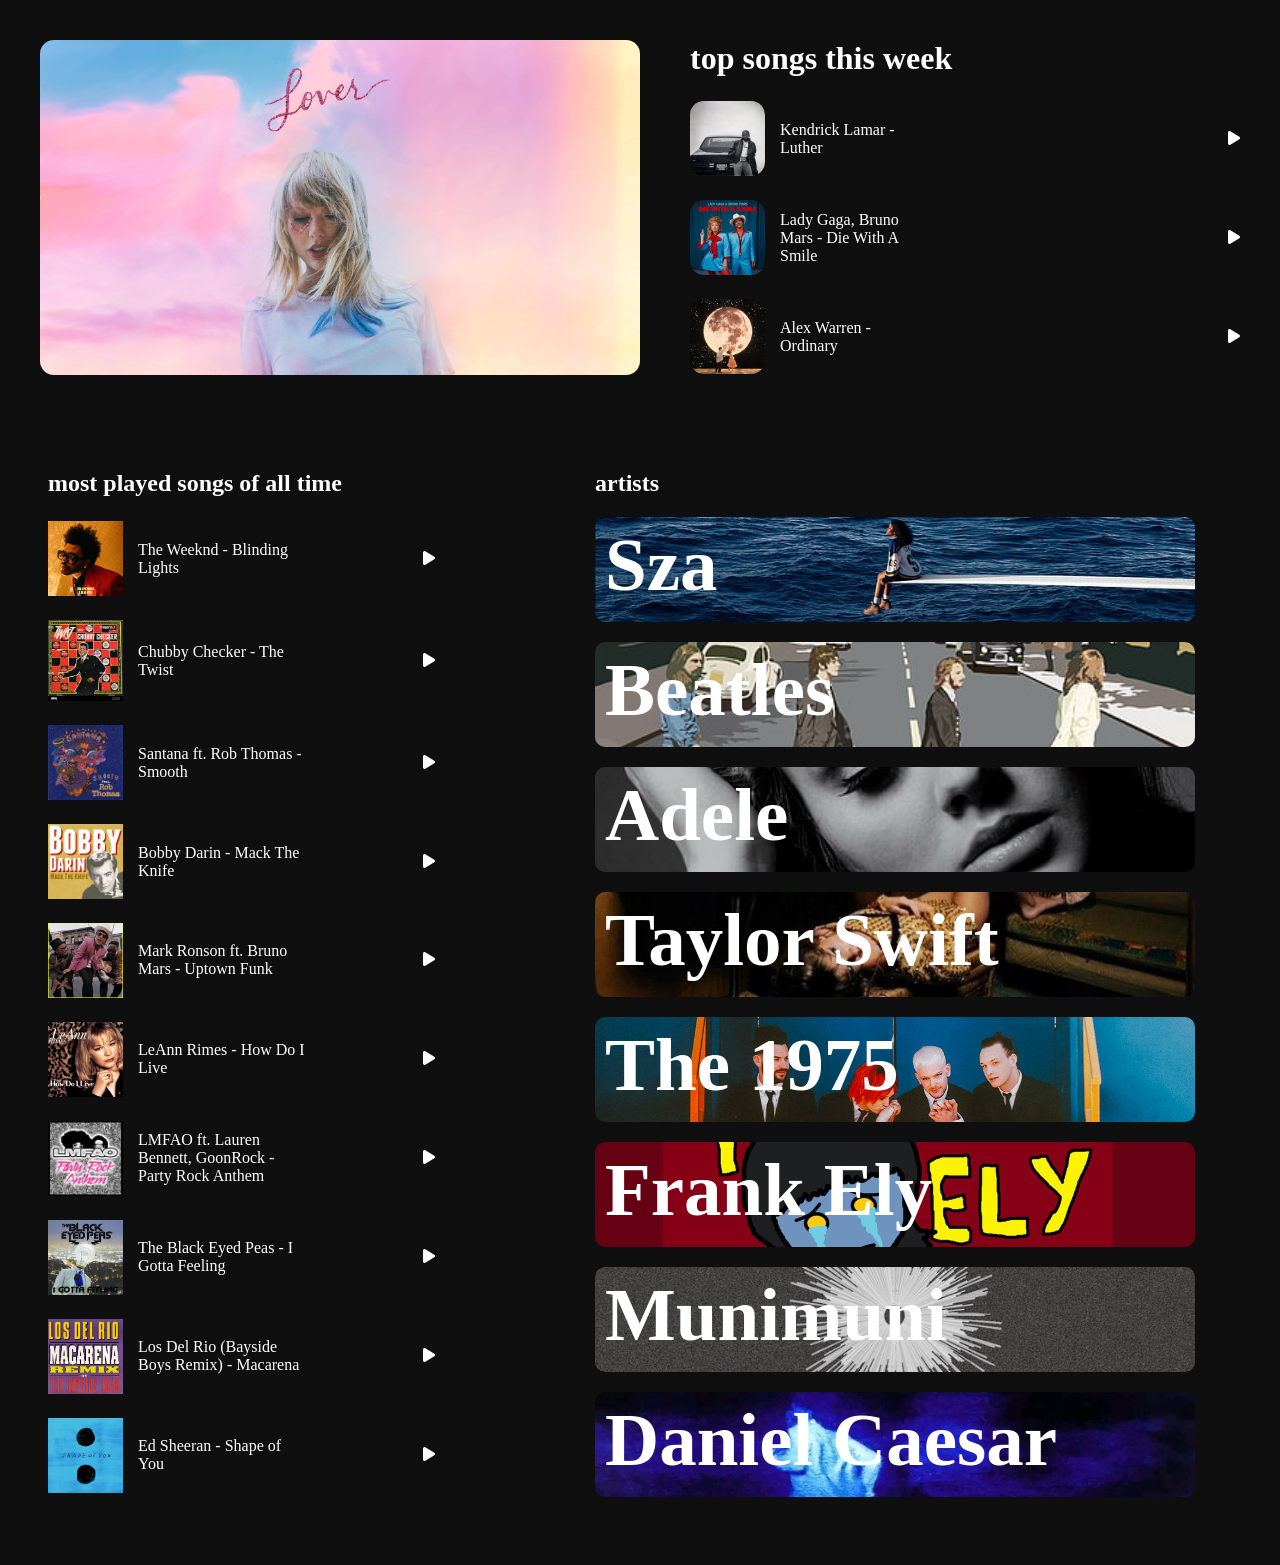
==== index.html @ 5d0cc277 "Music Application Not Finished taman ra sa the beatles akong nahuman" ====
<!DOCTYPE html>
<html lang="en">
<head>
    <meta charset="UTF-8">
    <meta name="viewport" content="width=device-width, initial-scale=1.0">
    <title>Music Player</title>
    <link rel="stylesheet" href="styles.css">
    <link rel="stylesheet" href="https://cdnjs.cloudflare.com/ajax/libs/font-awesome/6.7.2/css/all.min.css" integrity="sha512-Evv84Mr4kqVGRNSgIGL/F/aIDqQb7xQ2vcrdIwxfjThSH8CSR7PBEakCr51Ck+w+/U6swU2Im1vVX0SVk9ABhg==" crossorigin="anonymous" referrerpolicy="no-referrer" />
</head>
<body>
    <div class="container">
       <div class="header1">
            <div>
                <img src="pictures/Lover-album.jpg" alt="taylor swift">
            </div>
            <div>
                <h1 class="top-songs">top songs this week</h1>
                <div class="top-music">
                    <img src="pictures/kendrickLamarLuther.jpg" alt=""> 
                    <span>Kendrick Lamar - Luther</span>
                    <audio src="music/Kendrick Lamar & SZA - luther [sNY_2TEmzho].mp3" id="songLuther"></audio>
                    <span class="playButton" id="playLuther"><i class="fa-solid fa-play"></i></span>
                </div>
                <div class="top-music">
                    <img src="pictures/Lady_Gaga_and_Bruno_Mars_-_Die_with_a_Smile.png" alt=""> 
                    <audio src="music/Lady Gaga, Bruno Mars - Die With A Smile (Official Music Video) [kPa7bsKwL-c].mp3" id="songDieWithASmile"></audio>
                    <span>Lady Gaga, Bruno Mars - Die With A Smile</span>
                    <span class="playButton" id="playDieWithASmile"><i class="fa-solid fa-play"></i></span>
                </div>
                <div class="top-music">
                    <img src="pictures/ordinary-alex-warren.jpg" alt=""> 
                    <audio src="music/Alex Warren - Ordinary (Official Music Video) [u2ah9tWTkmk].mp3" id="songOrdinary"></audio>
                    <span>Alex Warren - Ordinary</span>
                    <span class="playButton" id="playOrdinary"><i class="fa-solid fa-play"></i></span>
                </div>
            </div>
       </div>

       <div class="body">
            <div>
                <h2>most played songs of all time</h2>
                <div class="most-played-song-of-all-time">
                    <img src="pictures/The_Weeknd_-_Blinding_Lights.png" alt=""> 
                    <audio src="music/The Weeknd - Blinding Lights (Official Audio) [fHI8X4OXluQ].mp3" id="songOrdinary"></audio>
                    <span>The Weeknd - Blinding Lights</span>
                    <span class="playButton" id="playOrdinary"><i class="fa-solid fa-play"></i></span>
                </div>
                <div class="most-played-song-of-all-time">
                    <img src="pictures/Twist_Chubby_Checker.jpg" alt=""> 
                    <audio src="music/Chubby Checker - The Twist (Official Music Video) [-CCgDvUM4TM].mp3" id="songOrdinary"></audio>
                    <span>Chubby Checker - The Twist</span>
                    <span class="playButton" id="playOrdinary"><i class="fa-solid fa-play"></i></span>
                </div>
                <div class="most-played-song-of-all-time">
                    <img src="pictures/Santanasmooth.jpg" alt=""> 
                    <audio src="music/Santana - Smooth (Stereo) ft. Rob Thomas [6Whgn_iE5uc].mp3" id="songOrdinary"></audio>
                    <span>Santana ft. Rob Thomas - Smooth</span>
                    <span class="playButton" id="playOrdinary"><i class="fa-solid fa-play"></i></span>
                </div>
                <div class="most-played-song-of-all-time">
                    <img src="pictures/mackTheKnife.jpg" alt=""> 
                    <audio src="music/Bobby Darin _Mack The Knife_ on The Ed Sullivan Show [557lFG-qq5g].mp3" id="songOrdinary"></audio>
                    <span>Bobby Darin - Mack The Knife</span>
                    <span class="playButton" id="playOrdinary"><i class="fa-solid fa-play"></i></span>
                </div>
                <div class="most-played-song-of-all-time">
                    <img src="pictures/uptownFunk.jpg" alt=""> 
                    <audio src="music/Mark Ronson - Uptown Funk (Official Video) ft. Bruno Mars [OPf0YbXqDm0].mp3" id="songOrdinary"></audio>
                    <span>Mark Ronson ft. Bruno Mars - Uptown Funk</span>
                    <span class="playButton" id="playOrdinary"><i class="fa-solid fa-play"></i></span>
                </div>
                <div class="most-played-song-of-all-time">
                    <img src="pictures/HowDoILive.jpg" alt=""> 
                    <audio src="music/LeAnn Rimes - How Do I Live (Lyrics) [sTSEfPngKtA].mp3" id="songOrdinary"></audio>
                    <span>LeAnn Rimes - How Do I Live</span>
                    <span class="playButton" id="playOrdinary"><i class="fa-solid fa-play"></i></span>
                </div>
                <div class="most-played-song-of-all-time">
                    <img src="pictures/Party_Rock_Anthem_(feat._Lauren_Bennet_&_GoonRock)_-_Single.jpeg" alt=""> 
                    <audio src="music/LMFAO ft. Lauren Bennett, GoonRock - Party Rock Anthem (Official Audio) [zIh5AHxh-Ok].mp3" id="songOrdinary"></audio>
                    <span>LMFAO ft. Lauren Bennett, GoonRock - Party Rock Anthem</span>
                    <span class="playButton" id="playOrdinary"><i class="fa-solid fa-play"></i></span>
                </div>
                <div class="most-played-song-of-all-time">
                    <img src="pictures/iGotAFeeling.jpg" alt=""> 
                    <audio src="music/The Black Eyed Peas - I Gotta Feeling (Lyrics) [ipii7KbbJLY].mp3" id="songOrdinary"></audio>
                    <span>The Black Eyed Peas - I Gotta Feeling</span>
                    <span class="playButton" id="playOrdinary"><i class="fa-solid fa-play"></i></span>
                </div>
                <div class="most-played-song-of-all-time">
                    <img src="pictures/macarena.jpg" alt=""> 
                    <audio src="music/Los Del Rio - Macarena (Bayside Boys Remix) [zWaymcVmJ-A].mp3" id="songOrdinary"></audio>
                    <span>Los Del Rio (Bayside Boys Remix) - Macarena</span>
                    <span class="playButton" id="playOrdinary"><i class="fa-solid fa-play"></i></span>
                </div>
                <div class="most-played-song-of-all-time">
                    <img src="pictures/Shape_Of_You_(Official_Single_Cover)_by_Ed_Sheeran.png" alt=""> 
                    <audio src="music/Ed Sheeran - Shape of You (Official Music Video) [JGwWNGJdvx8].mp3" id="songOrdinary"></audio>
                    <span>Ed Sheeran - Shape of You</span>
                    <span class="playButton" id="playOrdinary"><i class="fa-solid fa-play"></i></span>
                </div>
            </div>

            <div class="artists">
                
                <h2>artists</h2>

                <div class="artist-card" id="artist-card-sza" data-artist="sza">
                    <span class="artist-name">Sza</span>
                </div>
                <div class="sza-songs">
                    <div class="song-inside-artists">
                        <img src="pictures/brokenClock.jpg" alt=""> 
                        <audio src="music/SZA - Broken Clocks (Official Audio) [0Exxu8lsGYE].mp3" id="songOrdinary"></audio>
                        <span>Broken Clocks</span>
                        <span class="playButton" id="playOrdinary"><i class="fa-solid fa-play"></i></span>
                    </div>
                    <div class="song-inside-artists">
                        <img src="pictures/SZA_-_Good_Days.png" alt=""> 
                        <audio src="music/SZA - Good Days (Audio) [0BdlKkvjEgA].mp3" id="songOrdinary"></audio>
                        <span>Good Days</span>
                        <span class="playButton" id="playOrdinary"><i class="fa-solid fa-play"></i></span>
                    </div>
                    <div class="song-inside-artists">
                        <img src="pictures/SZA_killBill.jpg" alt=""> 
                        <audio src="music/SZA - Kill Bill (Official Audio).mp3" id="songOrdinary"></audio>
                        <span>Kill Bill</span>
                        <span class="playButton" id="playOrdinary"><i class="fa-solid fa-play"></i></span>
                    </div>
                    <div class="song-inside-artists">
                        <img src="pictures/szaOcean.jpg" alt=""> 
                        <audio src="music/SZA - Snooze (Audio).mp3" id="songOrdinary"></audio>
                        <span>Snooze</span>
                        <span class="playButton" id="playOrdinary"><i class="fa-solid fa-play"></i></span>
                    </div>
                    <div class="song-inside-artists">
                        <img src="pictures/SZA_Saturn.jpg" alt=""> 
                        <audio src="music/SZA - Saturn (Lyrics).mp3" id="songOrdinary"></audio>
                        <span>Saturn</span>
                        <span class="playButton" id="playOrdinary"><i class="fa-solid fa-play"></i></span>
                    </div>
                </div>
                
                <div class="artist-card" id="artist-card-beatles" data-artist="beatles"> 
                    <span class="artist-name">Beatles</span>
                </div>
                <div class="beatles-songs">
                    <div class="song-inside-artists">
                        <img src="pictures/beatles_HeyJude.jpg" alt=""> 
                        <audio src="music/Hey Jude (Remastered 2015) [mQER0A0ej0M].mp3" id="songOrdinary"></audio>
                        <span>Hey Jude</span>
                        <span class="playButton" id="playOrdinary"><i class="fa-solid fa-play"></i></span>
                    </div>
                    <div class="song-inside-artists">
                        <img src="pictures/beatles_LetItBe.jpg" alt=""> 
                        <audio src="music/Let It Be (Remastered 2009) [QDYfEBY9NM4].mp3" id="songOrdinary"></audio>
                        <span>Let It Be</span>
                        <span class="playButton" id="playOrdinary"><i class="fa-solid fa-play"></i></span>
                    </div>
                    <div class="song-inside-artists">
                        <img src="pictures/beatles_HereComesTheSun.jpg" alt=""> 
                        <audio src="music/The Beatles - Here Comes The Sun (Lyrics) [BCGH8eU-_lA].mp3" id="songOrdinary"></audio>
                        <span>Here Comes The Sun</span>
                        <span class="playButton" id="playOrdinary"><i class="fa-solid fa-play"></i></span>
                    </div>
                    <div class="song-inside-artists">
                        <img src="pictures/beatles_ComeTogether.jpg" alt=""> 
                        <audio src="music/The Beatles - Come Together (lyrics) [gezWgqFXkPA].mp3" id="songOrdinary"></audio>
                        <span>Come Together</span>
                        <span class="playButton" id="playOrdinary"><i class="fa-solid fa-play"></i></span>
                    </div>
                    <div class="song-inside-artists">
                        <img src="pictures/beatles_YellowSubmarine.jpg" alt=""> 
                        <audio src="music/The Beatles - Yellow Submarine [m2uTFF_3MaA].mp3" id="songOrdinary"></audio>
                        <span>Yellow Submarine</span>
                        <span class="playButton" id="playOrdinary"><i class="fa-solid fa-play"></i></span>
                    </div>
                </div>
                
                
                
                
                <div class="artist-card" id="artist-card-adele" data-artist="adele">
                    <span class="artist-name">Adele</span>
                </div>
                <div class="adele-songs">
                    <p>To Be Loved</p>
                </div>
                <div class="artist-card" id="artist-card-taylor" data-artist="taylor">
                    <span class="artist-name">Taylor Swift</span>
                </div>
                <div class="taylor-songs">
                    <p>Blank Space</p>
                </div>
                <div class="artist-card" id="artist-card-1975" data-artist="the1975">
                    <span class="artist-name">The 1975</span>
                </div>
                <div class="the1975-songs">
                    <p>Change of hearts</p>
                </div>
                <div class="artist-card" id="artist-card-frankEly" data-artist="frank">
                    <span class="artist-name">Frank Ely</span>
                </div>
                <div class="frank-songs">
                    <p>Kailangan Mo Ba Ang Puso Ko</p>
                </div>
                <div class="artist-card" id="artist-card-munimuni" data-artist="munimuni">
                    <span class="artist-name">Munimuni</span>
                </div>
                <div class="munimuni-songs">
                   <p>Simula</p>
                </div>
                <div class="artist-card" id="artist-card-danielCaesar" data-artist="daniel">
                    <span class="artist-name">Daniel Caesar</span>
                </div>
                <div class="daniel-songs">
                    <p>Can't Live Without You</p>
                </div>          
            </div>
       </div>
    </div>
    <script src="script.js"></script>
</body>
</html>
---- styles.css ----
*{
    color: white;
}
body{
    background-color: rgb(15, 15, 15);
}
.header h1{
    font-size: 26px;
    font-family: system-ui, -apple-system, BlinkMacSystemFont, 'Segoe UI', Roboto, Oxygen, Ubuntu, Cantarell, 'Open Sans', 'Helvetica Neue', sans-serif;
}
.header1{
    padding: 2em;
    display: grid;
    grid-template-columns: 1fr 4fr;
    gap: 50px;
}
.header1 img{
    max-width: 600px;
    max-height: 400px;
    border-radius: 14px;
}
.top-songs{
    margin-top: 0;
}
.top-music{
    margin-top: 1.5em;
    display: flex;
    align-items: center;
    gap: 15px;
}
.top-music img{
    max-width: 75px;
}
.top-music span{
    font-size: 16px;
}
.top-music i{
    margin-left: 300px ;
}

.most-played-song-of-all-time{
    margin-top: 1.5em;
    display: flex;
    align-items: center;
    gap: 15px;
}
.most-played-song-of-all-time img{
    max-width: 75px;
}
.most-played-song-of-all-time span{
    max-width: 170px;
    font-size: 16px;
}
.most-played-song-of-all-time i{
    margin-left: 100px ;
}
.body{
    padding: 2.5em;
    display: flex;
    flex-direction: row;
    gap: 10em;
}

.artist-card{
    width: 600px;
    height: 105px;
    position: relative;
    border-radius: 10px;
    overflow: hidden;
    margin-bottom: 20px;
}
.artist-card:hover{
    cursor: pointer;
}
.artist-name{
    font-size: 75px;
    position: absolute;
    bottom: auto;
    left: auto;
    color: white;
    font-weight: bold;
    padding: 5px 10px;
}
#artist-card-sza{
    background-image: url(pictures/sza-ocean-view-women-hd-wallpaper-preview.jpg);
    background-size: cover;
    background-position: center;
}
#artist-card-beatles{
    background-image: url(pictures/beatles.jpg);
    background-size: cover;
    background-position: center;
}
#artist-card-adele{
    background-image: url(pictures/adele.jpg);
    background-size: cover;
    background-position: center;
}
#artist-card-taylor{
    background-image: url(pictures/taylor.jpg);
    background-size: cover;
    background-position: center;
}
#artist-card-1975{
    background-image: url(pictures/BlueDoor_Landscape-web-optimised-1000-CREDIT-Rebeka-Brylewski-1000x600.jpg);
    background-size: cover;
    background-position: center;
    background-position-y: calc(30% - 100px); 
}
#artist-card-frankEly{
    background-image: url(pictures/frankEly.jpg);
    background-size: cover;
    background-position: center;
     background-position-y: calc(20% - 100px);
}
#artist-card-munimuni{
    background-image: url(pictures/munimuni.jpg);
    background-size: cover;
    background-position: center;
     background-position-y: calc(30% - 100px);
}
#artist-card-danielCaesar{
    background-image: url(pictures/daniel.jpg);
    background-size: cover;
    background-position: top;
    background-position-y: calc(35% - 100px); 
}
.sza-songs, 
.beatles-songs,
.adele-songs,
.taylor-songs,
.the1975-songs,
.frank-songs,
.munimuni-songs,
.daniel-songs
{
    display: none;
}
.sza-songs.show,
.beatles-songs.show,
.adele-songs.show,
.taylor-songs.show,
.the1975-songs.show,
.frank-songs.show,
.munimuni-songs.show,
.daniel-songs.show {
    display: block;
}
.sza-songs,
.beatles-songs{
    border-radius: 6px;
    margin-bottom: 24px;
    background-color: wheat;
}
.song-inside-artists{
    padding: 10px; 
    display: flex;
    margin-top: 1.5em;
    align-items: center;
    gap: 100px;
}
.song-inside-artists span{
    width: 150px;
}
.song-inside-artists i{
    margin-left: 100px;
}
.song-inside-artists span,
.song-inside-artists i{
    color: black;
    font-weight: bolder;
}
.song-inside-artists img{
    border-radius: 36px;
    max-width: 60px;
}
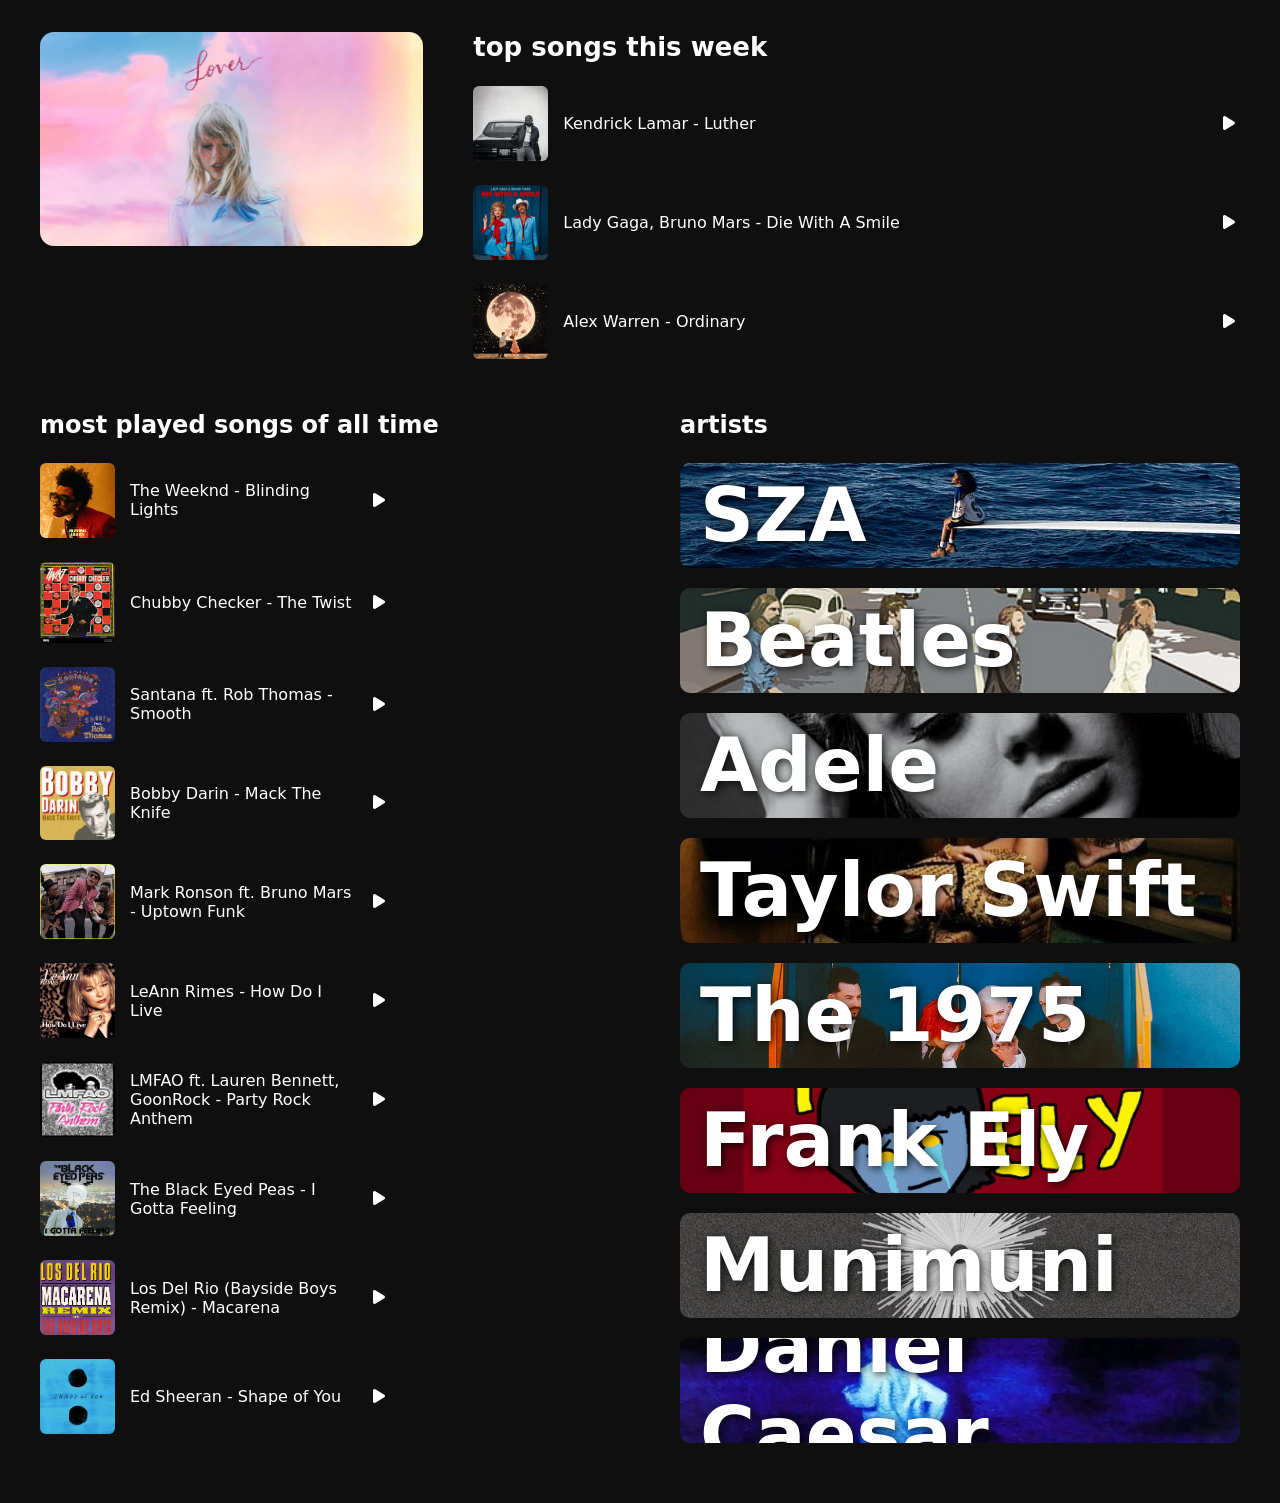
==== commit 4805e3a5: "Move site files to repository root for GitHub Pages" ====
--- a/index.html
+++ b/index.html
@@ -1,224 +1,43 @@
 <!DOCTYPE html>
 <html lang="en">
+
 <head>
     <meta charset="UTF-8">
     <meta name="viewport" content="width=device-width, initial-scale=1.0">
-    <title>Music Player</title>
-    <link rel="stylesheet" href="styles.css">
-    <link rel="stylesheet" href="https://cdnjs.cloudflare.com/ajax/libs/font-awesome/6.7.2/css/all.min.css" integrity="sha512-Evv84Mr4kqVGRNSgIGL/F/aIDqQb7xQ2vcrdIwxfjThSH8CSR7PBEakCr51Ck+w+/U6swU2Im1vVX0SVk9ABhg==" crossorigin="anonymous" referrerpolicy="no-referrer" />
+    <meta name="description"
+        content="A personal music player featuring top songs, most played tracks, and favourite artists including SZA, The Beatles, Adele, Taylor Swift, The 1975, Frank Ely, Munimuni, and Daniel Caesar.">
+    <title>Music Player para kay Desiree</title>
+    <link rel="icon" type="image/jpeg" href="images/Lover-album.jpg">
+
+    <link rel="preconnect" href="https://cdnjs.cloudflare.com">
+
+    <link rel="stylesheet" href="assets/css/styles.css">
+    <link rel="stylesheet" href="https://cdnjs.cloudflare.com/ajax/libs/font-awesome/6.7.2/css/all.min.css"
+        integrity="sha512-Evv84Mr4kqVGRNSgIGL/F/aIDqQb7xQ2vcrdIwxfjThSH8CSR7PBEakCr51Ck+w+/U6swU2Im1vVX0SVk9ABhg=="
+        crossorigin="anonymous" referrerpolicy="no-referrer">
 </head>
+
 <body>
     <div class="container">
-       <div class="header1">
-            <div>
-                <img src="pictures/Lover-album.jpg" alt="taylor swift">
-            </div>
-            <div>
-                <h1 class="top-songs">top songs this week</h1>
-                <div class="top-music">
-                    <img src="pictures/kendrickLamarLuther.jpg" alt=""> 
-                    <span>Kendrick Lamar - Luther</span>
-                    <audio src="music/Kendrick Lamar & SZA - luther [sNY_2TEmzho].mp3" id="songLuther"></audio>
-                    <span class="playButton" id="playLuther"><i class="fa-solid fa-play"></i></span>
-                </div>
-                <div class="top-music">
-                    <img src="pictures/Lady_Gaga_and_Bruno_Mars_-_Die_with_a_Smile.png" alt=""> 
-                    <audio src="music/Lady Gaga, Bruno Mars - Die With A Smile (Official Music Video) [kPa7bsKwL-c].mp3" id="songDieWithASmile"></audio>
-                    <span>Lady Gaga, Bruno Mars - Die With A Smile</span>
-                    <span class="playButton" id="playDieWithASmile"><i class="fa-solid fa-play"></i></span>
-                </div>
-                <div class="top-music">
-                    <img src="pictures/ordinary-alex-warren.jpg" alt=""> 
-                    <audio src="music/Alex Warren - Ordinary (Official Music Video) [u2ah9tWTkmk].mp3" id="songOrdinary"></audio>
-                    <span>Alex Warren - Ordinary</span>
-                    <span class="playButton" id="playOrdinary"><i class="fa-solid fa-play"></i></span>
-                </div>
-            </div>
-       </div>
 
-       <div class="body">
-            <div>
+        <header class="header1" id="top-songs-section">
+        </header>
+
+        <div class="body">
+
+            <section id="most-played-section">
                 <h2>most played songs of all time</h2>
-                <div class="most-played-song-of-all-time">
-                    <img src="pictures/The_Weeknd_-_Blinding_Lights.png" alt=""> 
-                    <audio src="music/The Weeknd - Blinding Lights (Official Audio) [fHI8X4OXluQ].mp3" id="songOrdinary"></audio>
-                    <span>The Weeknd - Blinding Lights</span>
-                    <span class="playButton" id="playOrdinary"><i class="fa-solid fa-play"></i></span>
-                </div>
-                <div class="most-played-song-of-all-time">
-                    <img src="pictures/Twist_Chubby_Checker.jpg" alt=""> 
-                    <audio src="music/Chubby Checker - The Twist (Official Music Video) [-CCgDvUM4TM].mp3" id="songOrdinary"></audio>
-                    <span>Chubby Checker - The Twist</span>
-                    <span class="playButton" id="playOrdinary"><i class="fa-solid fa-play"></i></span>
-                </div>
-                <div class="most-played-song-of-all-time">
-                    <img src="pictures/Santanasmooth.jpg" alt=""> 
-                    <audio src="music/Santana - Smooth (Stereo) ft. Rob Thomas [6Whgn_iE5uc].mp3" id="songOrdinary"></audio>
-                    <span>Santana ft. Rob Thomas - Smooth</span>
-                    <span class="playButton" id="playOrdinary"><i class="fa-solid fa-play"></i></span>
-                </div>
-                <div class="most-played-song-of-all-time">
-                    <img src="pictures/mackTheKnife.jpg" alt=""> 
-                    <audio src="music/Bobby Darin _Mack The Knife_ on The Ed Sullivan Show [557lFG-qq5g].mp3" id="songOrdinary"></audio>
-                    <span>Bobby Darin - Mack The Knife</span>
-                    <span class="playButton" id="playOrdinary"><i class="fa-solid fa-play"></i></span>
-                </div>
-                <div class="most-played-song-of-all-time">
-                    <img src="pictures/uptownFunk.jpg" alt=""> 
-                    <audio src="music/Mark Ronson - Uptown Funk (Official Video) ft. Bruno Mars [OPf0YbXqDm0].mp3" id="songOrdinary"></audio>
-                    <span>Mark Ronson ft. Bruno Mars - Uptown Funk</span>
-                    <span class="playButton" id="playOrdinary"><i class="fa-solid fa-play"></i></span>
-                </div>
-                <div class="most-played-song-of-all-time">
-                    <img src="pictures/HowDoILive.jpg" alt=""> 
-                    <audio src="music/LeAnn Rimes - How Do I Live (Lyrics) [sTSEfPngKtA].mp3" id="songOrdinary"></audio>
-                    <span>LeAnn Rimes - How Do I Live</span>
-                    <span class="playButton" id="playOrdinary"><i class="fa-solid fa-play"></i></span>
-                </div>
-                <div class="most-played-song-of-all-time">
-                    <img src="pictures/Party_Rock_Anthem_(feat._Lauren_Bennet_&_GoonRock)_-_Single.jpeg" alt=""> 
-                    <audio src="music/LMFAO ft. Lauren Bennett, GoonRock - Party Rock Anthem (Official Audio) [zIh5AHxh-Ok].mp3" id="songOrdinary"></audio>
-                    <span>LMFAO ft. Lauren Bennett, GoonRock - Party Rock Anthem</span>
-                    <span class="playButton" id="playOrdinary"><i class="fa-solid fa-play"></i></span>
-                </div>
-                <div class="most-played-song-of-all-time">
-                    <img src="pictures/iGotAFeeling.jpg" alt=""> 
-                    <audio src="music/The Black Eyed Peas - I Gotta Feeling (Lyrics) [ipii7KbbJLY].mp3" id="songOrdinary"></audio>
-                    <span>The Black Eyed Peas - I Gotta Feeling</span>
-                    <span class="playButton" id="playOrdinary"><i class="fa-solid fa-play"></i></span>
-                </div>
-                <div class="most-played-song-of-all-time">
-                    <img src="pictures/macarena.jpg" alt=""> 
-                    <audio src="music/Los Del Rio - Macarena (Bayside Boys Remix) [zWaymcVmJ-A].mp3" id="songOrdinary"></audio>
-                    <span>Los Del Rio (Bayside Boys Remix) - Macarena</span>
-                    <span class="playButton" id="playOrdinary"><i class="fa-solid fa-play"></i></span>
-                </div>
-                <div class="most-played-song-of-all-time">
-                    <img src="pictures/Shape_Of_You_(Official_Single_Cover)_by_Ed_Sheeran.png" alt=""> 
-                    <audio src="music/Ed Sheeran - Shape of You (Official Music Video) [JGwWNGJdvx8].mp3" id="songOrdinary"></audio>
-                    <span>Ed Sheeran - Shape of You</span>
-                    <span class="playButton" id="playOrdinary"><i class="fa-solid fa-play"></i></span>
-                </div>
-            </div>
+            </section>
 
-            <div class="artists">
-                
+            <section class="artists" id="artists-section">
                 <h2>artists</h2>
+            </section>
 
-                <div class="artist-card" id="artist-card-sza" data-artist="sza">
-                    <span class="artist-name">Sza</span>
-                </div>
-                <div class="sza-songs">
-                    <div class="song-inside-artists">
-                        <img src="pictures/brokenClock.jpg" alt=""> 
-                        <audio src="music/SZA - Broken Clocks (Official Audio) [0Exxu8lsGYE].mp3" id="songOrdinary"></audio>
-                        <span>Broken Clocks</span>
-                        <span class="playButton" id="playOrdinary"><i class="fa-solid fa-play"></i></span>
-                    </div>
-                    <div class="song-inside-artists">
-                        <img src="pictures/SZA_-_Good_Days.png" alt=""> 
-                        <audio src="music/SZA - Good Days (Audio) [0BdlKkvjEgA].mp3" id="songOrdinary"></audio>
-                        <span>Good Days</span>
-                        <span class="playButton" id="playOrdinary"><i class="fa-solid fa-play"></i></span>
-                    </div>
-                    <div class="song-inside-artists">
-                        <img src="pictures/SZA_killBill.jpg" alt=""> 
-                        <audio src="music/SZA - Kill Bill (Official Audio).mp3" id="songOrdinary"></audio>
-                        <span>Kill Bill</span>
-                        <span class="playButton" id="playOrdinary"><i class="fa-solid fa-play"></i></span>
-                    </div>
-                    <div class="song-inside-artists">
-                        <img src="pictures/szaOcean.jpg" alt=""> 
-                        <audio src="music/SZA - Snooze (Audio).mp3" id="songOrdinary"></audio>
-                        <span>Snooze</span>
-                        <span class="playButton" id="playOrdinary"><i class="fa-solid fa-play"></i></span>
-                    </div>
-                    <div class="song-inside-artists">
-                        <img src="pictures/SZA_Saturn.jpg" alt=""> 
-                        <audio src="music/SZA - Saturn (Lyrics).mp3" id="songOrdinary"></audio>
-                        <span>Saturn</span>
-                        <span class="playButton" id="playOrdinary"><i class="fa-solid fa-play"></i></span>
-                    </div>
-                </div>
-                
-                <div class="artist-card" id="artist-card-beatles" data-artist="beatles"> 
-                    <span class="artist-name">Beatles</span>
-                </div>
-                <div class="beatles-songs">
-                    <div class="song-inside-artists">
-                        <img src="pictures/beatles_HeyJude.jpg" alt=""> 
-                        <audio src="music/Hey Jude (Remastered 2015) [mQER0A0ej0M].mp3" id="songOrdinary"></audio>
-                        <span>Hey Jude</span>
-                        <span class="playButton" id="playOrdinary"><i class="fa-solid fa-play"></i></span>
-                    </div>
-                    <div class="song-inside-artists">
-                        <img src="pictures/beatles_LetItBe.jpg" alt=""> 
-                        <audio src="music/Let It Be (Remastered 2009) [QDYfEBY9NM4].mp3" id="songOrdinary"></audio>
-                        <span>Let It Be</span>
-                        <span class="playButton" id="playOrdinary"><i class="fa-solid fa-play"></i></span>
-                    </div>
-                    <div class="song-inside-artists">
-                        <img src="pictures/beatles_HereComesTheSun.jpg" alt=""> 
-                        <audio src="music/The Beatles - Here Comes The Sun (Lyrics) [BCGH8eU-_lA].mp3" id="songOrdinary"></audio>
-                        <span>Here Comes The Sun</span>
-                        <span class="playButton" id="playOrdinary"><i class="fa-solid fa-play"></i></span>
-                    </div>
-                    <div class="song-inside-artists">
-                        <img src="pictures/beatles_ComeTogether.jpg" alt=""> 
-                        <audio src="music/The Beatles - Come Together (lyrics) [gezWgqFXkPA].mp3" id="songOrdinary"></audio>
-                        <span>Come Together</span>
-                        <span class="playButton" id="playOrdinary"><i class="fa-solid fa-play"></i></span>
-                    </div>
-                    <div class="song-inside-artists">
-                        <img src="pictures/beatles_YellowSubmarine.jpg" alt=""> 
-                        <audio src="music/The Beatles - Yellow Submarine [m2uTFF_3MaA].mp3" id="songOrdinary"></audio>
-                        <span>Yellow Submarine</span>
-                        <span class="playButton" id="playOrdinary"><i class="fa-solid fa-play"></i></span>
-                    </div>
-                </div>
-                
-                
-                
-                
-                <div class="artist-card" id="artist-card-adele" data-artist="adele">
-                    <span class="artist-name">Adele</span>
-                </div>
-                <div class="adele-songs">
-                    <p>To Be Loved</p>
-                </div>
-                <div class="artist-card" id="artist-card-taylor" data-artist="taylor">
-                    <span class="artist-name">Taylor Swift</span>
-                </div>
-                <div class="taylor-songs">
-                    <p>Blank Space</p>
-                </div>
-                <div class="artist-card" id="artist-card-1975" data-artist="the1975">
-                    <span class="artist-name">The 1975</span>
-                </div>
-                <div class="the1975-songs">
-                    <p>Change of hearts</p>
-                </div>
-                <div class="artist-card" id="artist-card-frankEly" data-artist="frank">
-                    <span class="artist-name">Frank Ely</span>
-                </div>
-                <div class="frank-songs">
-                    <p>Kailangan Mo Ba Ang Puso Ko</p>
-                </div>
-                <div class="artist-card" id="artist-card-munimuni" data-artist="munimuni">
-                    <span class="artist-name">Munimuni</span>
-                </div>
-                <div class="munimuni-songs">
-                   <p>Simula</p>
-                </div>
-                <div class="artist-card" id="artist-card-danielCaesar" data-artist="daniel">
-                    <span class="artist-name">Daniel Caesar</span>
-                </div>
-                <div class="daniel-songs">
-                    <p>Can't Live Without You</p>
-                </div>          
-            </div>
-       </div>
+        </div>
     </div>
-    <script src="script.js"></script>
+
+    <script src="data/songs.js"></script>
+    <script src="assets/js/script.js"></script>
 </body>
+
 </html>
--- a/assets/css/styles.css
+++ b/assets/css/styles.css
@@ -0,0 +1,213 @@
+:root {
+    --bg-color: rgb(15, 15, 15);
+    --text-primary: white;
+    --text-dark: black;
+    --panel-bg: wheat;
+    --border-radius-sm: 6px;
+    --border-radius-md: 10px;
+    --border-radius-lg: 14px;
+    --font-base: system-ui, -apple-system, BlinkMacSystemFont, 'Segoe UI', Roboto, sans-serif;
+}
+
+* {
+    color: var(--text-primary);
+    box-sizing: border-box;
+}
+
+body {
+    background-color: var(--bg-color);
+    font-family: var(--font-base);
+    margin: 0;
+}
+
+h2 {
+    font-size: 24px;
+    margin-bottom: 1em;
+}
+
+.header1 {
+    padding: 2em 2.5em;
+    display: grid;
+    grid-template-columns: 1fr 2fr;
+    gap: 50px;
+}
+
+.header1 img {
+    width: 100%;
+    max-width: 600px;
+    max-height: 400px;
+    object-fit: cover;
+    border-radius: var(--border-radius-lg);
+}
+
+.top-songs {
+    margin-top: 0;
+    font-size: 26px;
+}
+
+.top-music {
+    margin-top: 1.5em;
+    display: flex;
+    align-items: center;
+    gap: 15px;
+}
+
+.top-music img {
+    max-width: 75px;
+    border-radius: var(--border-radius-sm);
+}
+
+.top-music span {
+    font-size: 16px;
+}
+
+.top-music .playButton {
+    margin-left: auto;
+}
+
+.body {
+    padding: 0 2.5em 2.5em;
+    display: flex;
+    flex-direction: row;
+    gap: 5em;
+}
+
+#most-played-section,
+.artists {
+    flex: 1;
+    min-width: 0;
+}
+
+.song-card {
+    margin-top: 1.5em;
+    display: flex;
+    align-items: center;
+    gap: 15px;
+}
+
+.song-card img {
+    max-width: 75px;
+    border-radius: var(--border-radius-sm);
+}
+
+.song-card span {
+    font-size: 16px;
+    flex: 1;
+}
+
+.song-card .playButton {
+    margin-left: auto;
+}
+
+.artist-card {
+    width: 100%;
+    max-width: 600px;
+    height: 105px;
+    position: relative;
+    border-radius: var(--border-radius-md);
+    overflow: hidden;
+    margin-bottom: 20px;
+    cursor: pointer;
+    transition: transform 0.2s ease;
+}
+
+.artist-card:hover {
+    transform: scale(1.02);
+}
+
+.artist-card:focus-visible {
+    outline: 2px solid var(--text-primary);
+    outline-offset: 4px;
+}
+
+.artist-name {
+    font-size: 75px;
+    position: absolute;
+    bottom: 50%;
+    transform: translateY(50%);
+    left: 10px;
+    color: var(--text-primary);
+    font-weight: bold;
+    padding: 5px 10px;
+    text-shadow: 2px 2px 8px rgba(0, 0, 0, 0.8);
+}
+
+.artist-songs {
+    max-height: 0;
+    opacity: 0;
+    overflow: hidden;
+    transition: max-height 0.4s ease-out, opacity 0.4s ease-out, margin-bottom 0.4s ease-out;
+    border-radius: var(--border-radius-sm);
+    background-color: var(--panel-bg);
+    margin-bottom: 0;
+}
+
+.artist-songs.show {
+    max-height: 800px;
+    opacity: 1;
+    margin-bottom: 24px;
+}
+
+.song-inside-artists {
+    padding: 10px;
+    display: flex;
+    align-items: center;
+    gap: 20px;
+    margin-top: 1em;
+}
+
+.song-inside-artists span {
+    flex: 1;
+    color: var(--text-dark);
+    font-weight: bolder;
+}
+
+.song-inside-artists i {
+    color: var(--text-dark);
+}
+
+.song-inside-artists .playButton {
+    margin-left: auto;
+    margin-right: 20px;
+}
+
+.song-inside-artists img {
+    border-radius: 36px;
+    width: 60px;
+    height: 60px;
+    object-fit: cover;
+}
+
+.playButton {
+    cursor: pointer;
+    padding: 5px;
+}
+
+.playButton:focus-visible {
+    outline: 2px solid currentColor;
+    border-radius: 50%;
+}
+
+@media (max-width: 1024px) {
+    .header1 {
+        grid-template-columns: 1fr;
+    }
+
+    .header1 img {
+        margin: 0 auto;
+    }
+
+    .body {
+        flex-direction: column;
+        gap: 3em;
+        padding: 1.5em;
+    }
+
+    .artist-card {
+        max-width: 100%;
+    }
+
+    .artist-name {
+        font-size: 50px;
+    }
+}
